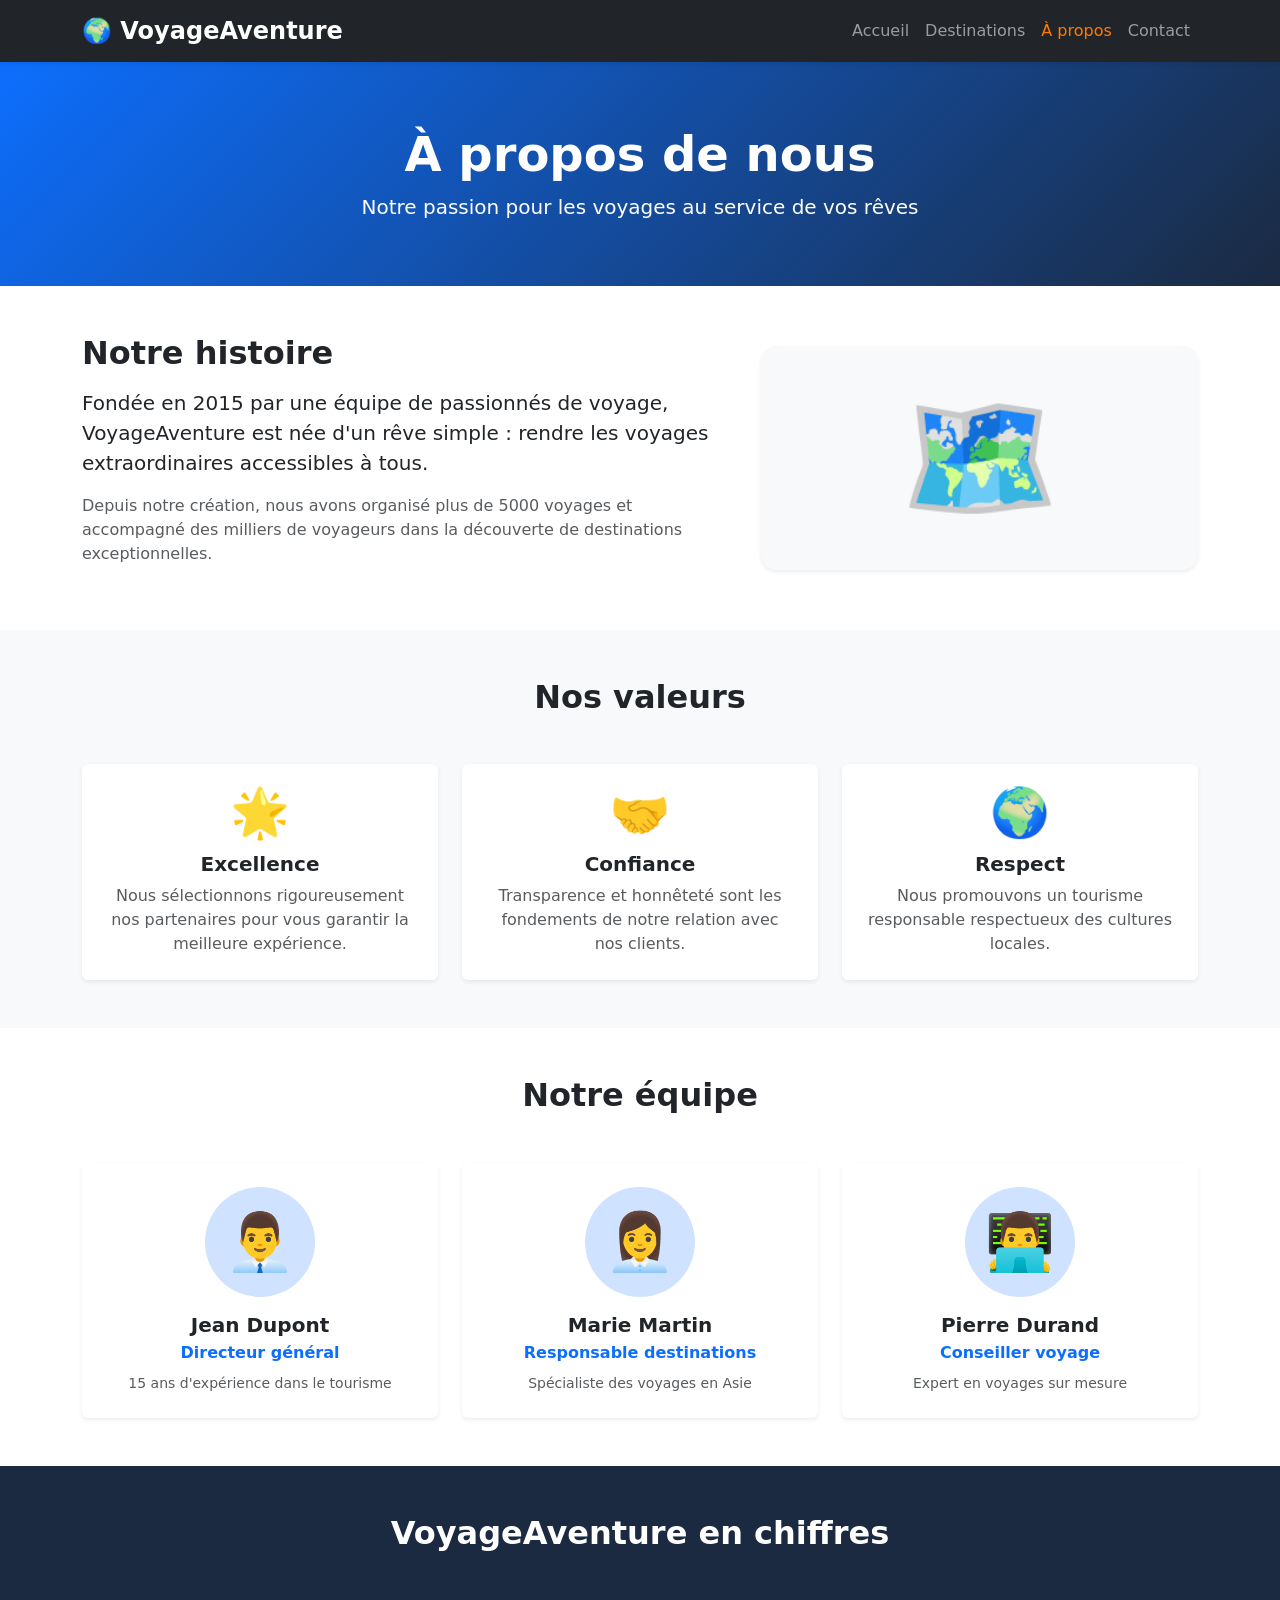
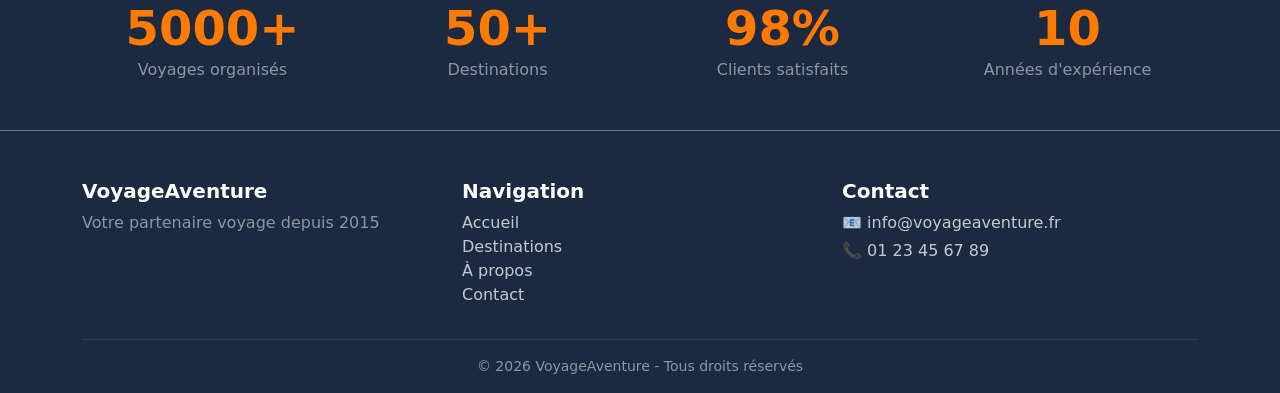
==== apropos.html @ 92e93b5d "Migration du site VoyageAventure vers Bootstrap 5 - Intégration de Bootstrap 5.3 via CDN sur les 4 p" ====
<!DOCTYPE html>
<html lang="fr">
<head>
    <meta charset="UTF-8">
    <meta name="viewport" content="width=device-width, initial-scale=1.0">
    <title>VoyageAventure - À propos</title>
    <!-- Bootstrap 5 CSS (CDN) -->
    <link href="https://cdn.jsdelivr.net/npm/bootstrap@5.3.3/dist/css/bootstrap.min.css" rel="stylesheet"
        integrity="sha384-QWTKZyjpPEjISv5WaRU9OFeRpok6YctnYmDr5pNlyT2bRjXh0JMhjY6hW+ALEwIH" crossorigin="anonymous">
    <link rel="stylesheet" href="css/styles.css">
</head>
<body>
    <!-- Navigation -->
    <header class="site-header sticky-top">
        <nav class="navbar navbar-expand-lg navbar-dark bg-dark shadow-sm">
            <div class="container">
                <a class="navbar-brand fw-bold" href="index.html">🌍 VoyageAventure</a>
                <button class="navbar-toggler" type="button" data-bs-toggle="collapse" data-bs-target="#mainNav"
                    aria-controls="mainNav" aria-expanded="false" aria-label="Ouvrir le menu">
                    <span class="navbar-toggler-icon"></span>
                </button>
                <div class="collapse navbar-collapse" id="mainNav">
                    <ul class="navbar-nav ms-auto">
                        <li class="nav-item"><a href="index.html" class="nav-link">Accueil</a></li>
                        <li class="nav-item"><a href="destinations.html" class="nav-link">Destinations</a></li>
                        <li class="nav-item"><a href="apropos.html" class="nav-link active" aria-current="page">À propos</a></li>
                        <li class="nav-item"><a href="contact.html" class="nav-link">Contact</a></li>
                    </ul>
                </div>
            </div>
        </nav>
    </header>

    <main>
        <!-- En-tête de page -->
        <section class="page-header text-white text-center py-5">
            <div class="container py-3">
                <h1 class="display-5 fw-bold">À propos de nous</h1>
                <p class="lead mb-0">Notre passion pour les voyages au service de vos rêves</p>
            </div>
        </section>

        <!-- Notre histoire -->
        <section class="about-story py-5">
            <div class="container">
                <div class="row align-items-center g-5">
                    <div class="col-12 col-md-7">
                        <h2 class="fw-bold mb-3">Notre histoire</h2>
                        <p class="lead">Fondée en 2015 par une équipe de passionnés de voyage, VoyageAventure est née d'un rêve simple : rendre les voyages extraordinaires accessibles à tous.</p>
                        <p class="text-muted">Depuis notre création, nous avons organisé plus de 5000 voyages et accompagné des milliers de voyageurs dans la découverte de destinations exceptionnelles.</p>
                    </div>
                    <div class="col-12 col-md-5 text-center">
                        <div class="bg-light rounded-4 shadow-sm p-5">
                            <span class="d-block" style="font-size: 8rem; line-height: 1;">🗺️</span>
                        </div>
                    </div>
                </div>
            </div>
        </section>

        <!-- Nos valeurs -->
        <section class="values py-5 bg-light">
            <div class="container">
                <h2 class="text-center fw-bold mb-5">Nos valeurs</h2>
                <div class="row g-4">
                    <div class="col-12 col-md-4">
                        <div class="card h-100 text-center border-0 shadow-sm card-hover">
                            <div class="card-body p-4">
                                <div class="icon-lg mb-3">🌟</div>
                                <h3 class="card-title h5 fw-bold">Excellence</h3>
                                <p class="card-text text-muted">Nous sélectionnons rigoureusement nos partenaires pour vous garantir la meilleure expérience.</p>
                            </div>
                        </div>
                    </div>
                    <div class="col-12 col-md-4">
                        <div class="card h-100 text-center border-0 shadow-sm card-hover">
                            <div class="card-body p-4">
                                <div class="icon-lg mb-3">🤝</div>
                                <h3 class="card-title h5 fw-bold">Confiance</h3>
                                <p class="card-text text-muted">Transparence et honnêteté sont les fondements de notre relation avec nos clients.</p>
                            </div>
                        </div>
                    </div>
                    <div class="col-12 col-md-4">
                        <div class="card h-100 text-center border-0 shadow-sm card-hover">
                            <div class="card-body p-4">
                                <div class="icon-lg mb-3">🌍</div>
                                <h3 class="card-title h5 fw-bold">Respect</h3>
                                <p class="card-text text-muted">Nous promouvons un tourisme responsable respectueux des cultures locales.</p>
                            </div>
                        </div>
                    </div>
                </div>
            </div>
        </section>

        <!-- Notre équipe -->
        <section class="team py-5">
            <div class="container">
                <h2 class="text-center fw-bold mb-5">Notre équipe</h2>
                <div class="row g-4 justify-content-center">
                    <div class="col-12 col-sm-6 col-lg-4">
                        <div class="card h-100 text-center border-0 shadow-sm card-hover">
                            <div class="card-body p-4">
                                <div class="rounded-circle bg-primary-subtle d-inline-flex align-items-center justify-content-center mb-3" style="width: 110px; height: 110px;">
                                    <span class="icon-xl" style="font-size: 3.5rem;">👨‍💼</span>
                                </div>
                                <h3 class="card-title h5 fw-bold mb-1">Jean Dupont</h3>
                                <p class="text-primary fw-semibold mb-2">Directeur général</p>
                                <p class="card-text text-muted small">15 ans d'expérience dans le tourisme</p>
                            </div>
                        </div>
                    </div>
                    <div class="col-12 col-sm-6 col-lg-4">
                        <div class="card h-100 text-center border-0 shadow-sm card-hover">
                            <div class="card-body p-4">
                                <div class="rounded-circle bg-primary-subtle d-inline-flex align-items-center justify-content-center mb-3" style="width: 110px; height: 110px;">
                                    <span class="icon-xl" style="font-size: 3.5rem;">👩‍💼</span>
                                </div>
                                <h3 class="card-title h5 fw-bold mb-1">Marie Martin</h3>
                                <p class="text-primary fw-semibold mb-2">Responsable destinations</p>
                                <p class="card-text text-muted small">Spécialiste des voyages en Asie</p>
                            </div>
                        </div>
                    </div>
                    <div class="col-12 col-sm-6 col-lg-4">
                        <div class="card h-100 text-center border-0 shadow-sm card-hover">
                            <div class="card-body p-4">
                                <div class="rounded-circle bg-primary-subtle d-inline-flex align-items-center justify-content-center mb-3" style="width: 110px; height: 110px;">
                                    <span class="icon-xl" style="font-size: 3.5rem;">👨‍💻</span>
                                </div>
                                <h3 class="card-title h5 fw-bold mb-1">Pierre Durand</h3>
                                <p class="text-primary fw-semibold mb-2">Conseiller voyage</p>
                                <p class="card-text text-muted small">Expert en voyages sur mesure</p>
                            </div>
                        </div>
                    </div>
                </div>
            </div>
        </section>

        <!-- Chiffres clés -->
        <section class="stats py-5 text-white">
            <div class="container">
                <h2 class="text-center fw-bold mb-5">VoyageAventure en chiffres</h2>
                <div class="row g-4 text-center">
                    <div class="col-6 col-md-3">
                        <div class="stat-number display-5 fw-bold">5000+</div>
                        <div class="text-white-50">Voyages organisés</div>
                    </div>
                    <div class="col-6 col-md-3">
                        <div class="stat-number display-5 fw-bold">50+</div>
                        <div class="text-white-50">Destinations</div>
                    </div>
                    <div class="col-6 col-md-3">
                        <div class="stat-number display-5 fw-bold">98%</div>
                        <div class="text-white-50">Clients satisfaits</div>
                    </div>
                    <div class="col-6 col-md-3">
                        <div class="stat-number display-5 fw-bold">10</div>
                        <div class="text-white-50">Années d'expérience</div>
                    </div>
                </div>
            </div>
        </section>
    </main>

    <!-- Footer -->
    <footer class="site-footer text-white pt-5 pb-3 border-top border-secondary">
        <div class="container">
            <div class="row g-4">
                <div class="col-12 col-md-4">
                    <h3 class="h5 fw-bold">VoyageAventure</h3>
                    <p class="text-white-50">Votre partenaire voyage depuis 2015</p>
                </div>
                <div class="col-6 col-md-4">
                    <h3 class="h5 fw-bold">Navigation</h3>
                    <ul class="list-unstyled">
                        <li><a href="index.html">Accueil</a></li>
                        <li><a href="destinations.html">Destinations</a></li>
                        <li><a href="apropos.html">À propos</a></li>
                        <li><a href="contact.html">Contact</a></li>
                    </ul>
                </div>
                <div class="col-6 col-md-4">
                    <h3 class="h5 fw-bold">Contact</h3>
                    <p class="mb-1"><a href="mailto:info@voyageaventure.fr">📧 info@voyageaventure.fr</a></p>
                    <p><a href="tel:+33123456789">📞 01 23 45 67 89</a></p>
                </div>
            </div>
            <hr class="border-secondary">
            <p class="text-center text-white-50 small mb-0">&copy; <span class="current-year"></span> VoyageAventure - Tous droits réservés</p>
        </div>
    </footer>

    <!-- Bootstrap 5 JS (CDN) -->
    <script src="https://cdn.jsdelivr.net/npm/bootstrap@5.3.3/dist/js/bootstrap.bundle.min.js"
        integrity="sha384-YvpcrYf0tY3lHB60NNkmXc5s9fDVZLESaAA55NDzOxhy9GkcIdslK1eN7N6jIeHz" crossorigin="anonymous"></script>
    <script src="js/main.js"></script>
</body>
</html>
---- css/styles.css ----
/* =========================================================
   VoyageAventure - Styles personnalisés (complément Bootstrap)
   Bootstrap gère la grille, la navbar, les cartes et les formulaires.
   Ce fichier ne contient que l'identité visuelle de l'agence.
   ========================================================= */

:root {
    --va-primary: #0d6efd;
    --va-accent: #ff7a00;
    --va-dark: #1b2a41;
}

body {
    display: flex;
    flex-direction: column;
    min-height: 100vh;
}

main {
    flex: 1;
}

/* ---------- Navbar ---------- */
.navbar-brand {
    font-size: 1.5rem;
}

.navbar .nav-link.active {
    color: var(--va-accent) !important;
}

/* ---------- Hero (accueil) ---------- */
.hero {
    background: linear-gradient(135deg, rgba(13, 110, 253, 0.9), rgba(27, 42, 65, 0.9)),
        url("https://images.unsplash.com/photo-1507525428034-b723cf961d3e?w=1600") center / cover no-repeat;
    min-height: 70vh;
}

/* ---------- En-tête des pages internes ---------- */
.page-header {
    background: linear-gradient(135deg, var(--va-primary), var(--va-dark));
}

/* ---------- Icônes emoji ---------- */
.icon-lg {
    font-size: 3rem;
    line-height: 1;
}

.icon-xl {
    font-size: 5rem;
    line-height: 1;
}

.icon-circle {
    width: 3.5rem;
    height: 3.5rem;
    font-size: 1.5rem;
    flex-shrink: 0;
}

/* ---------- Cartes ---------- */
.card-hover {
    transition: transform 0.2s ease, box-shadow 0.2s ease;
}

.card-hover:hover {
    transform: translateY(-6px);
    box-shadow: 0 1rem 2rem rgba(0, 0, 0, 0.15) !important;
}

.destination-image {
    font-size: 4.5rem;
    height: 160px;
    background: linear-gradient(135deg, #e3f2fd, #fff3e0);
}

/* ---------- Bouton accent ---------- */
.btn-accent {
    --bs-btn-color: #fff;
    --bs-btn-bg: var(--va-accent);
    --bs-btn-border-color: var(--va-accent);
    --bs-btn-hover-color: #fff;
    --bs-btn-hover-bg: #e56d00;
    --bs-btn-hover-border-color: #e56d00;
    --bs-btn-active-bg: #cc6100;
    --bs-btn-active-border-color: #cc6100;
}

/* ---------- Statistiques ---------- */
.stats {
    background-color: var(--va-dark);
}

.stat-number {
    color: var(--va-accent);
}

/* ---------- Footer ---------- */
.site-footer {
    background-color: var(--va-dark);
}

.site-footer a {
    color: rgba(255, 255, 255, 0.75);
    text-decoration: none;
}

.site-footer a:hover {
    color: #fff;
}
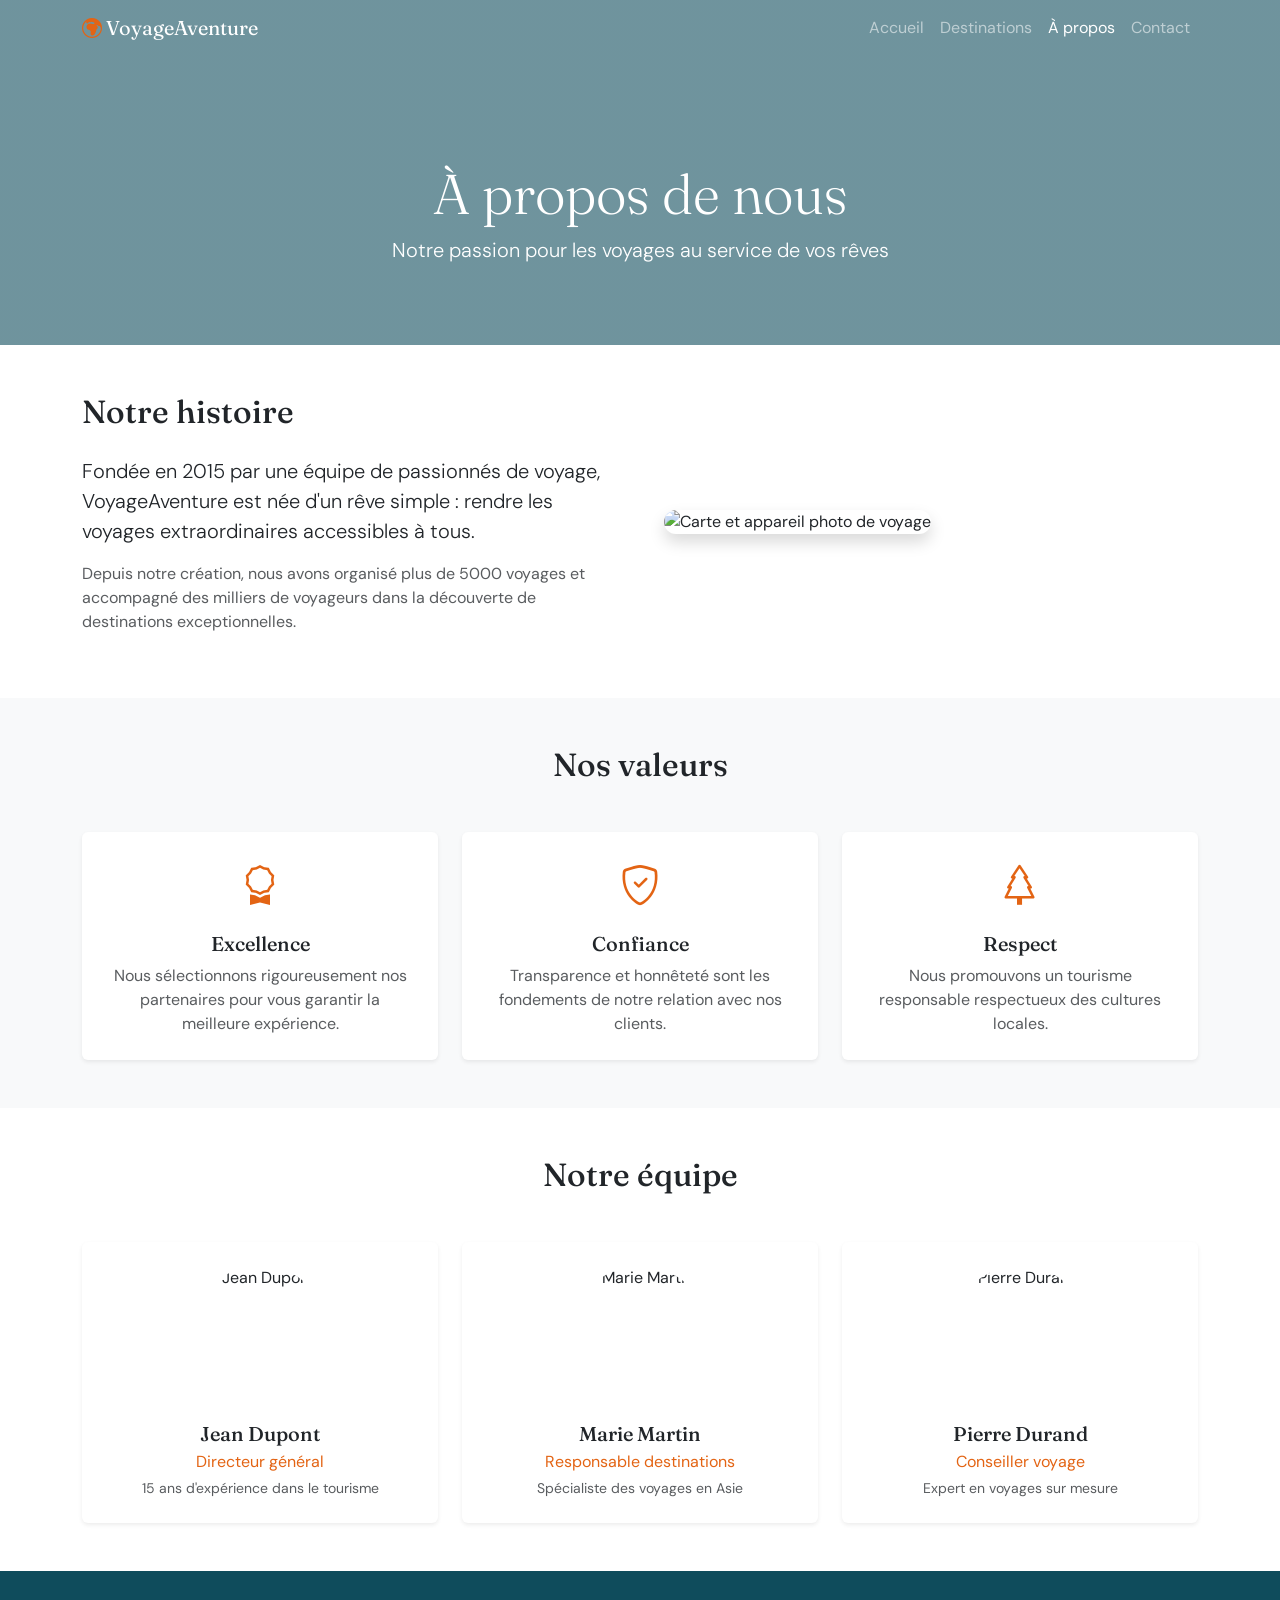
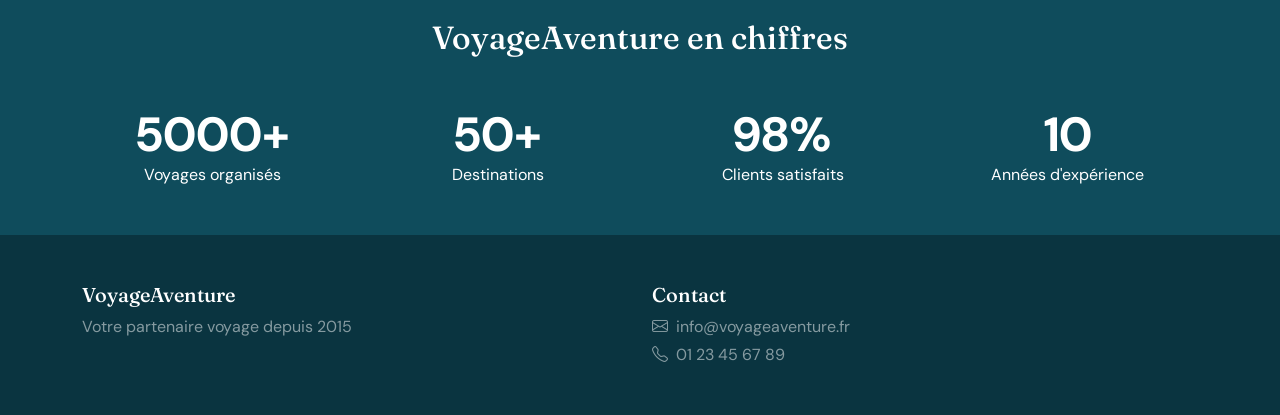
==== commit 54e932dc: "Refonte du design : vraies photos, icônes Bootstrap et effets - Photos Unsplash à la place des emoji" ====
--- a/apropos.html
+++ b/apropos.html
@@ -4,198 +4,143 @@
     <meta charset="UTF-8">
     <meta name="viewport" content="width=device-width, initial-scale=1.0">
     <title>VoyageAventure - À propos</title>
-    <!-- Bootstrap 5 CSS (CDN) -->
-    <link href="https://cdn.jsdelivr.net/npm/bootstrap@5.3.3/dist/css/bootstrap.min.css" rel="stylesheet"
-        integrity="sha384-QWTKZyjpPEjISv5WaRU9OFeRpok6YctnYmDr5pNlyT2bRjXh0JMhjY6hW+ALEwIH" crossorigin="anonymous">
+    <link href="https://fonts.googleapis.com/css2?family=DM+Sans:wght@400;700&family=Fraunces:wght@600&display=swap" rel="stylesheet">
+    <link href="https://cdn.jsdelivr.net/npm/bootstrap@5.3.3/dist/css/bootstrap.min.css" rel="stylesheet">
+    <link href="https://cdn.jsdelivr.net/npm/bootstrap-icons@1.11.3/font/bootstrap-icons.min.css" rel="stylesheet">
     <link rel="stylesheet" href="css/styles.css">
 </head>
 <body>
-    <!-- Navigation -->
-    <header class="site-header sticky-top">
-        <nav class="navbar navbar-expand-lg navbar-dark bg-dark shadow-sm">
-            <div class="container">
-                <a class="navbar-brand fw-bold" href="index.html">🌍 VoyageAventure</a>
-                <button class="navbar-toggler" type="button" data-bs-toggle="collapse" data-bs-target="#mainNav"
-                    aria-controls="mainNav" aria-expanded="false" aria-label="Ouvrir le menu">
-                    <span class="navbar-toggler-icon"></span>
-                </button>
-                <div class="collapse navbar-collapse" id="mainNav">
-                    <ul class="navbar-nav ms-auto">
-                        <li class="nav-item"><a href="index.html" class="nav-link">Accueil</a></li>
-                        <li class="nav-item"><a href="destinations.html" class="nav-link">Destinations</a></li>
-                        <li class="nav-item"><a href="apropos.html" class="nav-link active" aria-current="page">À propos</a></li>
-                        <li class="nav-item"><a href="contact.html" class="nav-link">Contact</a></li>
-                    </ul>
+    <nav class="navbar navbar-expand-lg navbar-dark fixed-top site-nav">
+        <div class="container">
+            <a class="navbar-brand" href="index.html"><i class="bi bi-globe-europe-africa text-accent"></i> VoyageAventure</a>
+            <button class="navbar-toggler border-0" type="button" data-bs-toggle="collapse" data-bs-target="#mainNav" aria-label="Menu">
+                <span class="navbar-toggler-icon"></span>
+            </button>
+            <div class="collapse navbar-collapse" id="mainNav">
+                <ul class="navbar-nav ms-auto">
+                    <li class="nav-item"><a href="index.html" class="nav-link">Accueil</a></li>
+                    <li class="nav-item"><a href="destinations.html" class="nav-link">Destinations</a></li>
+                    <li class="nav-item"><a href="apropos.html" class="nav-link active">À propos</a></li>
+                    <li class="nav-item"><a href="contact.html" class="nav-link">Contact</a></li>
+                </ul>
+            </div>
+        </div>
+    </nav>
+
+    <section class="page-header text-center" style="--img: url('https://images.unsplash.com/photo-1530789253388-582c481c54b0?w=1920')">
+        <h1 class="display-4">À propos de nous</h1>
+        <p class="lead mb-0">Notre passion pour les voyages au service de vos rêves</p>
+    </section>
+
+    <!-- Histoire -->
+    <section class="py-5">
+        <div class="container">
+            <div class="row align-items-center g-5">
+                <div class="col-md-6 reveal">
+                    <h2 class="mb-4">Notre histoire</h2>
+                    <p class="lead">Fondée en 2015 par une équipe de passionnés de voyage, VoyageAventure est née d'un rêve simple : rendre les voyages extraordinaires accessibles à tous.</p>
+                    <p class="text-muted">Depuis notre création, nous avons organisé plus de 5000 voyages et accompagné des milliers de voyageurs dans la découverte de destinations exceptionnelles.</p>
+                </div>
+                <div class="col-md-6 reveal">
+                    <img src="https://images.unsplash.com/photo-1488646953014-85cb44e25828?w=900" class="img-fluid rounded-4 shadow" alt="Carte et appareil photo de voyage">
                 </div>
             </div>
-        </nav>
-    </header>
+        </div>
+    </section>
 
-    <main>
-        <!-- En-tête de page -->
-        <section class="page-header text-white text-center py-5">
-            <div class="container py-3">
-                <h1 class="display-5 fw-bold">À propos de nous</h1>
-                <p class="lead mb-0">Notre passion pour les voyages au service de vos rêves</p>
-            </div>
-        </section>
-
-        <!-- Notre histoire -->
-        <section class="about-story py-5">
-            <div class="container">
-                <div class="row align-items-center g-5">
-                    <div class="col-12 col-md-7">
-                        <h2 class="fw-bold mb-3">Notre histoire</h2>
-                        <p class="lead">Fondée en 2015 par une équipe de passionnés de voyage, VoyageAventure est née d'un rêve simple : rendre les voyages extraordinaires accessibles à tous.</p>
-                        <p class="text-muted">Depuis notre création, nous avons organisé plus de 5000 voyages et accompagné des milliers de voyageurs dans la découverte de destinations exceptionnelles.</p>
+    <!-- Valeurs -->
+    <section class="py-5 bg-light">
+        <div class="container">
+            <h2 class="text-center mb-5">Nos valeurs</h2>
+            <div class="row g-4 text-center">
+                <div class="col-md-4 reveal">
+                    <div class="card card-lift h-100 border-0 shadow-sm p-4">
+                        <i class="bi bi-award fs-1 text-accent"></i>
+                        <h3 class="h5 mt-3">Excellence</h3>
+                        <p class="text-muted mb-0">Nous sélectionnons rigoureusement nos partenaires pour vous garantir la meilleure expérience.</p>
                     </div>
-                    <div class="col-12 col-md-5 text-center">
-                        <div class="bg-light rounded-4 shadow-sm p-5">
-                            <span class="d-block" style="font-size: 8rem; line-height: 1;">🗺️</span>
-                        </div>
+                </div>
+                <div class="col-md-4 reveal">
+                    <div class="card card-lift h-100 border-0 shadow-sm p-4">
+                        <i class="bi bi-shield-check fs-1 text-accent"></i>
+                        <h3 class="h5 mt-3">Confiance</h3>
+                        <p class="text-muted mb-0">Transparence et honnêteté sont les fondements de notre relation avec nos clients.</p>
+                    </div>
+                </div>
+                <div class="col-md-4 reveal">
+                    <div class="card card-lift h-100 border-0 shadow-sm p-4">
+                        <i class="bi bi-tree fs-1 text-accent"></i>
+                        <h3 class="h5 mt-3">Respect</h3>
+                        <p class="text-muted mb-0">Nous promouvons un tourisme responsable respectueux des cultures locales.</p>
                     </div>
                 </div>
             </div>
-        </section>
+        </div>
+    </section>
 
-        <!-- Nos valeurs -->
-        <section class="values py-5 bg-light">
-            <div class="container">
-                <h2 class="text-center fw-bold mb-5">Nos valeurs</h2>
-                <div class="row g-4">
-                    <div class="col-12 col-md-4">
-                        <div class="card h-100 text-center border-0 shadow-sm card-hover">
-                            <div class="card-body p-4">
-                                <div class="icon-lg mb-3">🌟</div>
-                                <h3 class="card-title h5 fw-bold">Excellence</h3>
-                                <p class="card-text text-muted">Nous sélectionnons rigoureusement nos partenaires pour vous garantir la meilleure expérience.</p>
-                            </div>
-                        </div>
+    <!-- Équipe -->
+    <section class="py-5">
+        <div class="container">
+            <h2 class="text-center mb-5">Notre équipe</h2>
+            <div class="row g-4 text-center">
+                <div class="col-md-4 reveal">
+                    <div class="card card-lift h-100 border-0 shadow-sm p-4">
+                        <img src="https://images.unsplash.com/photo-1472099645785-5658abf4ff4e?w=300&h=300&fit=crop" class="team-photo rounded-circle mx-auto mb-3" alt="Jean Dupont">
+                        <h3 class="h5 mb-1">Jean Dupont</h3>
+                        <p class="text-accent mb-1">Directeur général</p>
+                        <p class="text-muted small mb-0">15 ans d'expérience dans le tourisme</p>
                     </div>
-                    <div class="col-12 col-md-4">
-                        <div class="card h-100 text-center border-0 shadow-sm card-hover">
-                            <div class="card-body p-4">
-                                <div class="icon-lg mb-3">🤝</div>
-                                <h3 class="card-title h5 fw-bold">Confiance</h3>
-                                <p class="card-text text-muted">Transparence et honnêteté sont les fondements de notre relation avec nos clients.</p>
-                            </div>
-                        </div>
+                </div>
+                <div class="col-md-4 reveal">
+                    <div class="card card-lift h-100 border-0 shadow-sm p-4">
+                        <img src="https://images.unsplash.com/photo-1494790108377-be9c29b29330?w=300&h=300&fit=crop" class="team-photo rounded-circle mx-auto mb-3" alt="Marie Martin">
+                        <h3 class="h5 mb-1">Marie Martin</h3>
+                        <p class="text-accent mb-1">Responsable destinations</p>
+                        <p class="text-muted small mb-0">Spécialiste des voyages en Asie</p>
                     </div>
-                    <div class="col-12 col-md-4">
-                        <div class="card h-100 text-center border-0 shadow-sm card-hover">
-                            <div class="card-body p-4">
-                                <div class="icon-lg mb-3">🌍</div>
-                                <h3 class="card-title h5 fw-bold">Respect</h3>
-                                <p class="card-text text-muted">Nous promouvons un tourisme responsable respectueux des cultures locales.</p>
-                            </div>
-                        </div>
+                </div>
+                <div class="col-md-4 reveal">
+                    <div class="card card-lift h-100 border-0 shadow-sm p-4">
+                        <img src="https://images.unsplash.com/photo-1500648767791-00dcc994a43e?w=300&h=300&fit=crop" class="team-photo rounded-circle mx-auto mb-3" alt="Pierre Durand">
+                        <h3 class="h5 mb-1">Pierre Durand</h3>
+                        <p class="text-accent mb-1">Conseiller voyage</p>
+                        <p class="text-muted small mb-0">Expert en voyages sur mesure</p>
                     </div>
                 </div>
             </div>
-        </section>
+        </div>
+    </section>
 
-        <!-- Notre équipe -->
-        <section class="team py-5">
-            <div class="container">
-                <h2 class="text-center fw-bold mb-5">Notre équipe</h2>
-                <div class="row g-4 justify-content-center">
-                    <div class="col-12 col-sm-6 col-lg-4">
-                        <div class="card h-100 text-center border-0 shadow-sm card-hover">
-                            <div class="card-body p-4">
-                                <div class="rounded-circle bg-primary-subtle d-inline-flex align-items-center justify-content-center mb-3" style="width: 110px; height: 110px;">
-                                    <span class="icon-xl" style="font-size: 3.5rem;">👨‍💼</span>
-                                </div>
-                                <h3 class="card-title h5 fw-bold mb-1">Jean Dupont</h3>
-                                <p class="text-primary fw-semibold mb-2">Directeur général</p>
-                                <p class="card-text text-muted small">15 ans d'expérience dans le tourisme</p>
-                            </div>
-                        </div>
-                    </div>
-                    <div class="col-12 col-sm-6 col-lg-4">
-                        <div class="card h-100 text-center border-0 shadow-sm card-hover">
-                            <div class="card-body p-4">
-                                <div class="rounded-circle bg-primary-subtle d-inline-flex align-items-center justify-content-center mb-3" style="width: 110px; height: 110px;">
-                                    <span class="icon-xl" style="font-size: 3.5rem;">👩‍💼</span>
-                                </div>
-                                <h3 class="card-title h5 fw-bold mb-1">Marie Martin</h3>
-                                <p class="text-primary fw-semibold mb-2">Responsable destinations</p>
-                                <p class="card-text text-muted small">Spécialiste des voyages en Asie</p>
-                            </div>
-                        </div>
-                    </div>
-                    <div class="col-12 col-sm-6 col-lg-4">
-                        <div class="card h-100 text-center border-0 shadow-sm card-hover">
-                            <div class="card-body p-4">
-                                <div class="rounded-circle bg-primary-subtle d-inline-flex align-items-center justify-content-center mb-3" style="width: 110px; height: 110px;">
-                                    <span class="icon-xl" style="font-size: 3.5rem;">👨‍💻</span>
-                                </div>
-                                <h3 class="card-title h5 fw-bold mb-1">Pierre Durand</h3>
-                                <p class="text-primary fw-semibold mb-2">Conseiller voyage</p>
-                                <p class="card-text text-muted small">Expert en voyages sur mesure</p>
-                            </div>
-                        </div>
-                    </div>
+    <!-- Chiffres -->
+    <section class="stats text-white text-center py-5">
+        <div class="container">
+            <h2 class="mb-5">VoyageAventure en chiffres</h2>
+            <div class="row g-4">
+                <div class="col-6 col-md-3"><div class="display-5 fw-bold">5000+</div>Voyages organisés</div>
+                <div class="col-6 col-md-3"><div class="display-5 fw-bold">50+</div>Destinations</div>
+                <div class="col-6 col-md-3"><div class="display-5 fw-bold">98%</div>Clients satisfaits</div>
+                <div class="col-6 col-md-3"><div class="display-5 fw-bold">10</div>Années d'expérience</div>
+            </div>
+        </div>
+    </section>
+
+    <footer class="site-footer text-white py-5">
+        <div class="container">
+            <div class="row g-4">
+                <div class="col-md-6">
+                    <h3 class="h5">VoyageAventure</h3>
+                    <p class="text-white-50 mb-0">Votre partenaire voyage depuis 2015</p>
+                </div>
+                <div class="col-md-6">
+                    <h3 class="h5">Contact</h3>
+                    <p class="text-white-50 mb-1"><i class="bi bi-envelope me-2"></i>info@voyageaventure.fr</p>
+                    <p class="text-white-50 mb-0"><i class="bi bi-telephone me-2"></i>01 23 45 67 89</p>
                 </div>
             </div>
-        </section>
-
-        <!-- Chiffres clés -->
-        <section class="stats py-5 text-white">
-            <div class="container">
-                <h2 class="text-center fw-bold mb-5">VoyageAventure en chiffres</h2>
-                <div class="row g-4 text-center">
-                    <div class="col-6 col-md-3">
-                        <div class="stat-number display-5 fw-bold">5000+</div>
-                        <div class="text-white-50">Voyages organisés</div>
-                    </div>
-                    <div class="col-6 col-md-3">
-                        <div class="stat-number display-5 fw-bold">50+</div>
-                        <div class="text-white-50">Destinations</div>
-                    </div>
-                    <div class="col-6 col-md-3">
-                        <div class="stat-number display-5 fw-bold">98%</div>
-                        <div class="text-white-50">Clients satisfaits</div>
-                    </div>
-                    <div class="col-6 col-md-3">
-                        <div class="stat-number display-5 fw-bold">10</div>
-                        <div class="text-white-50">Années d'expérience</div>
-                    </div>
-                </div>
-            </div>
-        </section>
-    </main>
-
-    <!-- Footer -->
-    <footer class="site-footer text-white pt-5 pb-3 border-top border-secondary">
-        <div class="container">
-            <div class="row g-4">
-                <div class="col-12 col-md-4">
-                    <h3 class="h5 fw-bold">VoyageAventure</h3>
-                    <p class="text-white-50">Votre partenaire voyage depuis 2015</p>
-                </div>
-                <div class="col-6 col-md-4">
-                    <h3 class="h5 fw-bold">Navigation</h3>
-                    <ul class="list-unstyled">
-                        <li><a href="index.html">Accueil</a></li>
-                        <li><a href="destinations.html">Destinations</a></li>
-                        <li><a href="apropos.html">À propos</a></li>
-                        <li><a href="contact.html">Contact</a></li>
-                    </ul>
-                </div>
-                <div class="col-6 col-md-4">
-                    <h3 class="h5 fw-bold">Contact</h3>
-                    <p class="mb-1"><a href="mailto:info@voyageaventure.fr">📧 info@voyageaventure.fr</a></p>
-                    <p><a href="tel:+33123456789">📞 01 23 45 67 89</a></p>
-                </div>
-            </div>
-            <hr class="border-secondary">
-            <p class="text-center text-white-50 small mb-0">&copy; <span class="current-year"></span> VoyageAventure - Tous droits réservés</p>
         </div>
     </footer>
 
-    <!-- Bootstrap 5 JS (CDN) -->
-    <script src="https://cdn.jsdelivr.net/npm/bootstrap@5.3.3/dist/js/bootstrap.bundle.min.js"
-        integrity="sha384-YvpcrYf0tY3lHB60NNkmXc5s9fDVZLESaAA55NDzOxhy9GkcIdslK1eN7N6jIeHz" crossorigin="anonymous"></script>
+    <script src="https://cdn.jsdelivr.net/npm/bootstrap@5.3.3/dist/js/bootstrap.bundle.min.js"></script>
     <script src="js/main.js"></script>
 </body>
 </html>
--- a/css/styles.css
+++ b/css/styles.css
@@ -1,111 +1,104 @@
-/* =========================================================
-   VoyageAventure - Styles personnalisés (complément Bootstrap)
-   Bootstrap gère la grille, la navbar, les cartes et les formulaires.
-   Ce fichier ne contient que l'identité visuelle de l'agence.
-   ========================================================= */
+/* VoyageAventure - styles perso (en plus de Bootstrap) */
 
 :root {
-    --va-primary: #0d6efd;
-    --va-accent: #ff7a00;
-    --va-dark: #1b2a41;
+    --va-primary: #0f4c5c;
+    --va-accent: #e36414;
+    --bs-body-font-family: "DM Sans", sans-serif;
 }
 
-body {
-    display: flex;
-    flex-direction: column;
-    min-height: 100vh;
+h1, h2, h3, .navbar-brand {
+    font-family: "Fraunces", serif;
 }
 
-main {
-    flex: 1;
-}
+.text-accent { color: var(--va-accent); }
 
-/* ---------- Navbar ---------- */
-.navbar-brand {
-    font-size: 1.5rem;
-}
-
-.navbar .nav-link.active {
-    color: var(--va-accent) !important;
-}
-
-/* ---------- Hero (accueil) ---------- */
-.hero {
-    background: linear-gradient(135deg, rgba(13, 110, 253, 0.9), rgba(27, 42, 65, 0.9)),
-        url("https://images.unsplash.com/photo-1507525428034-b723cf961d3e?w=1600") center / cover no-repeat;
-    min-height: 70vh;
-}
-
-/* ---------- En-tête des pages internes ---------- */
-.page-header {
-    background: linear-gradient(135deg, var(--va-primary), var(--va-dark));
-}
-
-/* ---------- Icônes emoji ---------- */
-.icon-lg {
-    font-size: 3rem;
-    line-height: 1;
-}
-
-.icon-xl {
-    font-size: 5rem;
-    line-height: 1;
-}
-
-.icon-circle {
-    width: 3.5rem;
-    height: 3.5rem;
-    font-size: 1.5rem;
-    flex-shrink: 0;
-}
-
-/* ---------- Cartes ---------- */
-.card-hover {
-    transition: transform 0.2s ease, box-shadow 0.2s ease;
-}
-
-.card-hover:hover {
-    transform: translateY(-6px);
-    box-shadow: 0 1rem 2rem rgba(0, 0, 0, 0.15) !important;
-}
-
-.destination-image {
-    font-size: 4.5rem;
-    height: 160px;
-    background: linear-gradient(135deg, #e3f2fd, #fff3e0);
-}
-
-/* ---------- Bouton accent ---------- */
 .btn-accent {
     --bs-btn-color: #fff;
     --bs-btn-bg: var(--va-accent);
     --bs-btn-border-color: var(--va-accent);
     --bs-btn-hover-color: #fff;
-    --bs-btn-hover-bg: #e56d00;
-    --bs-btn-hover-border-color: #e56d00;
-    --bs-btn-active-bg: #cc6100;
-    --bs-btn-active-border-color: #cc6100;
+    --bs-btn-hover-bg: #c4540f;
+    --bs-btn-hover-border-color: #c4540f;
 }
 
-/* ---------- Statistiques ---------- */
-.stats {
-    background-color: var(--va-dark);
+/* Navbar transparente qui devient floue au scroll */
+.site-nav {
+    transition: background-color 0.4s;
 }
 
-.stat-number {
-    color: var(--va-accent);
+.site-nav.scrolled,
+.site-nav:has(.show) {
+    background-color: rgba(15, 76, 92, 0.75);
+    backdrop-filter: blur(12px);
 }
 
-/* ---------- Footer ---------- */
-.site-footer {
-    background-color: var(--va-dark);
+/* Bandeaux photo (accueil + pages) */
+.hero,
+.page-header {
+    color: #fff;
+    background: linear-gradient(rgba(15, 76, 92, 0.6), rgba(15, 76, 92, 0.6)), var(--img) center / cover;
 }
 
-.site-footer a {
-    color: rgba(255, 255, 255, 0.75);
-    text-decoration: none;
+.hero { min-height: 100vh; }
+.page-header { padding: 10rem 0 5rem; }
+
+/* Cartes */
+.card-lift {
+    transition: transform 0.3s, box-shadow 0.3s;
 }
 
-.site-footer a:hover {
+.card-lift:hover {
+    transform: translateY(-6px);
+    box-shadow: 0 1rem 2rem rgba(0, 0, 0, 0.12) !important;
+}
+
+.card-img-top {
+    height: 220px;
+    object-fit: cover;
+    transition: transform 0.6s;
+}
+
+.card-lift:hover .card-img-top {
+    transform: scale(1.06);
+}
+
+.badge-glass {
+    position: absolute;
+    top: 1rem;
+    left: 1rem;
     color: #fff;
+    background: rgba(255, 255, 255, 0.2);
+    backdrop-filter: blur(8px);
 }
+
+.avatar {
+    width: 50px;
+    height: 50px;
+    object-fit: cover;
+}
+
+.team-photo {
+    width: 140px;
+    height: 140px;
+    object-fit: cover;
+}
+
+.stats {
+    background-color: var(--va-primary);
+}
+
+.site-footer {
+    background-color: #0a3440;
+}
+
+/* Apparition au scroll */
+.reveal {
+    opacity: 0;
+    transform: translateY(25px);
+    transition: opacity 0.8s, transform 0.8s;
+}
+
+.reveal.visible {
+    opacity: 1;
+    transform: none;
+}
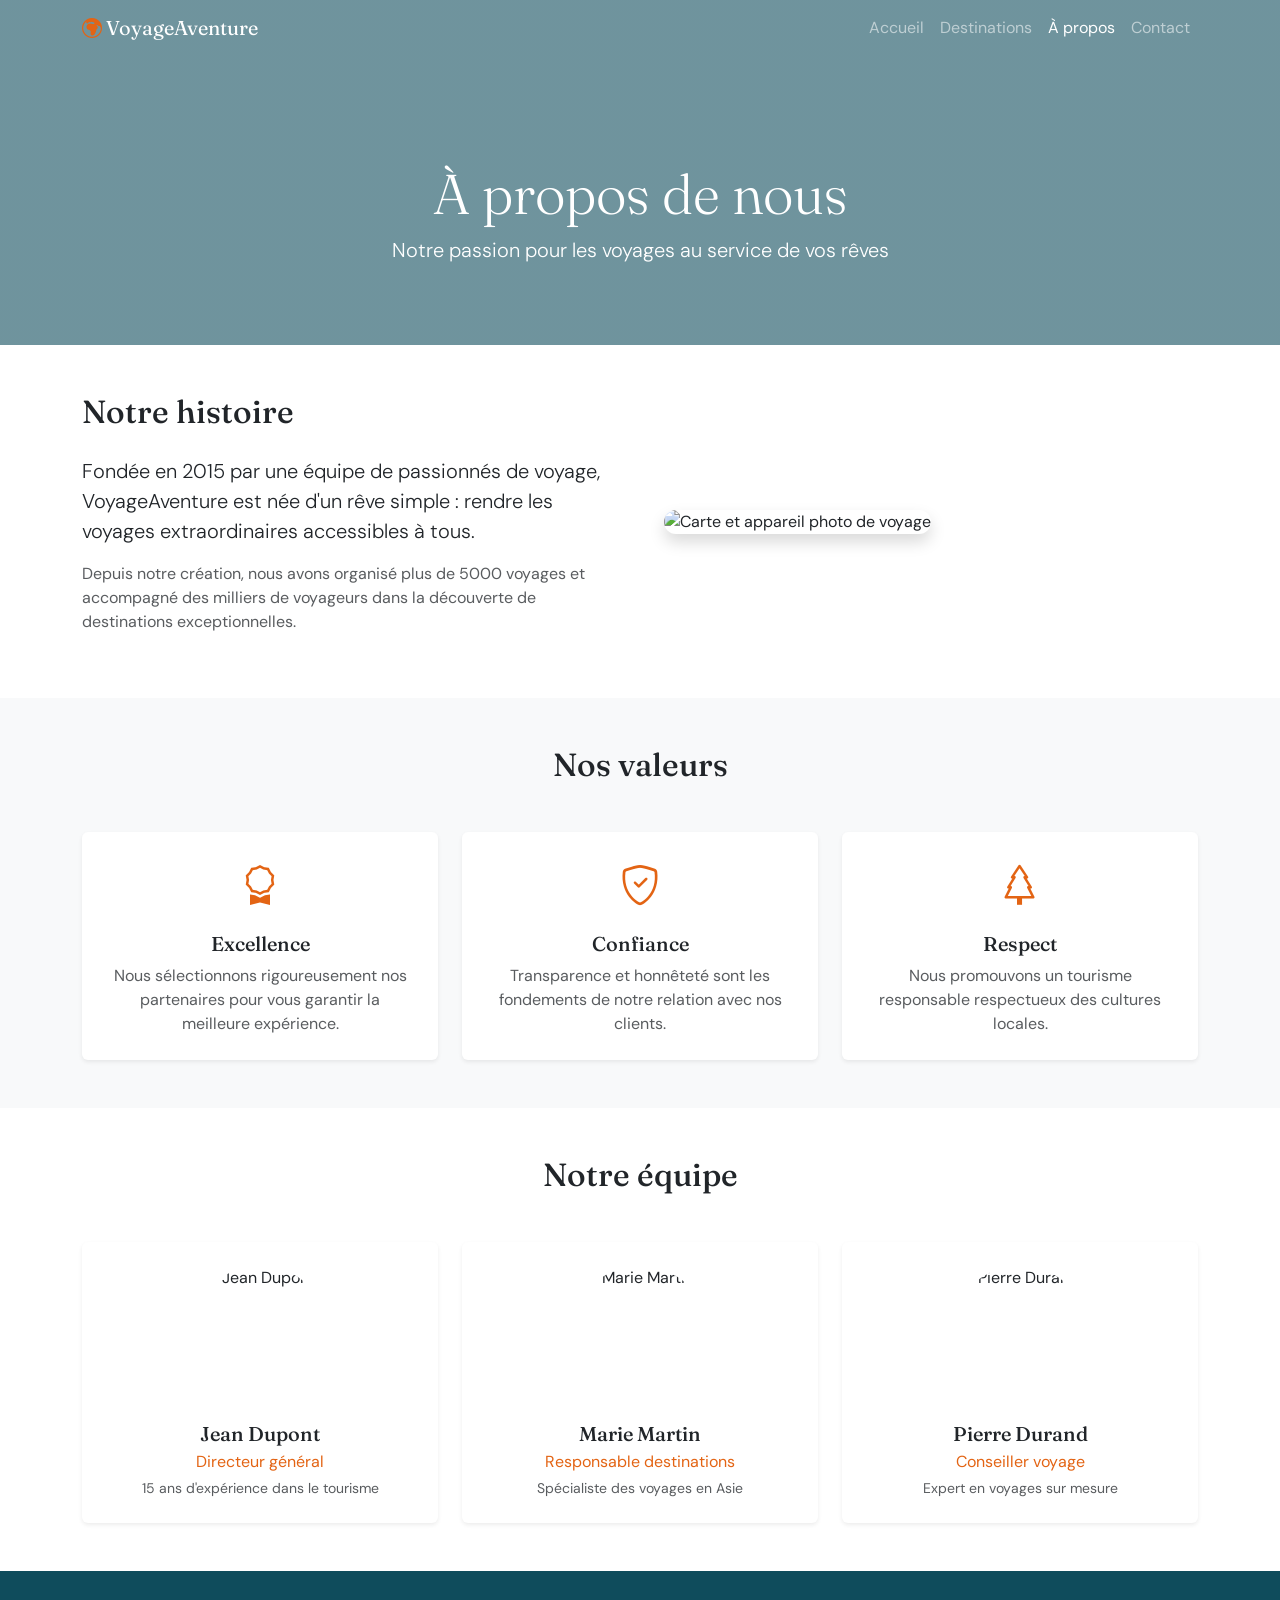
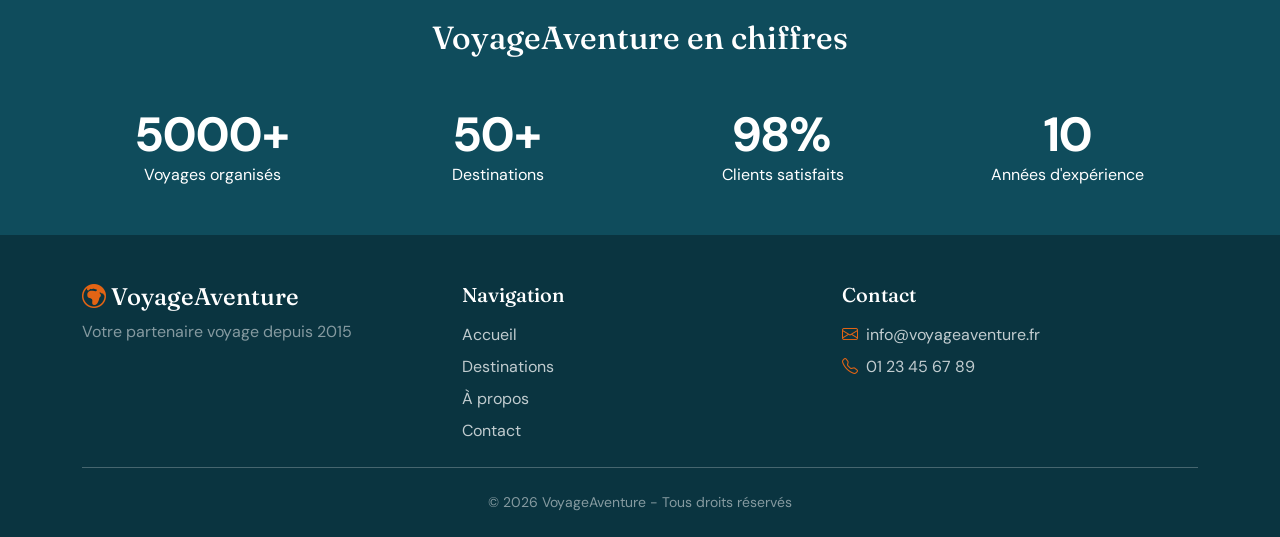
==== commit ff15bff9: "Retour du contenu retiré et corrections responsive - Accueil : carrousel de témoignages et section d" ====
--- a/apropos.html
+++ b/apropos.html
@@ -35,7 +35,7 @@
     <!-- Histoire -->
     <section class="py-5">
         <div class="container">
-            <div class="row align-items-center g-5">
+            <div class="row align-items-center g-4 g-lg-5">
                 <div class="col-md-6 reveal">
                     <h2 class="mb-4">Notre histoire</h2>
                     <p class="lead">Fondée en 2015 par une équipe de passionnés de voyage, VoyageAventure est née d'un rêve simple : rendre les voyages extraordinaires accessibles à tous.</p>
@@ -124,19 +124,30 @@
         </div>
     </section>
 
-    <footer class="site-footer text-white py-5">
+    <footer class="site-footer text-white pt-5 pb-4">
         <div class="container">
             <div class="row g-4">
-                <div class="col-md-6">
-                    <h3 class="h5">VoyageAventure</h3>
+                <div class="col-12 col-md-4">
+                    <a class="footer-brand h4 d-inline-block mb-2" href="index.html"><i class="bi bi-globe-europe-africa text-accent"></i> VoyageAventure</a>
                     <p class="text-white-50 mb-0">Votre partenaire voyage depuis 2015</p>
                 </div>
-                <div class="col-md-6">
-                    <h3 class="h5">Contact</h3>
-                    <p class="text-white-50 mb-1"><i class="bi bi-envelope me-2"></i>info@voyageaventure.fr</p>
-                    <p class="text-white-50 mb-0"><i class="bi bi-telephone me-2"></i>01 23 45 67 89</p>
+                <div class="col-12 col-sm-6 col-md-4">
+                    <h3 class="h5 mb-3">Navigation</h3>
+                    <ul class="list-unstyled mb-0">
+                        <li class="mb-2"><a href="index.html">Accueil</a></li>
+                        <li class="mb-2"><a href="destinations.html">Destinations</a></li>
+                        <li class="mb-2"><a href="apropos.html">À propos</a></li>
+                        <li><a href="contact.html">Contact</a></li>
+                    </ul>
+                </div>
+                <div class="col-12 col-sm-6 col-md-4">
+                    <h3 class="h5 mb-3">Contact</h3>
+                    <p class="mb-2"><a href="mailto:info@voyageaventure.fr"><i class="bi bi-envelope text-accent me-2"></i>info@voyageaventure.fr</a></p>
+                    <p class="mb-0"><a href="tel:+33123456789"><i class="bi bi-telephone text-accent me-2"></i>01 23 45 67 89</a></p>
                 </div>
             </div>
+            <hr class="border-light opacity-25 my-4">
+            <p class="text-center text-white-50 small mb-0">&copy; <span class="current-year"></span> VoyageAventure - Tous droits réservés</p>
         </div>
     </footer>
 
--- a/css/styles.css
+++ b/css/styles.css
@@ -27,7 +27,8 @@
 }
 
 .site-nav.scrolled,
-.site-nav:has(.show) {
+.site-nav:has(.show),
+.site-nav:has(.collapsing) {
     background-color: rgba(15, 76, 92, 0.75);
     backdrop-filter: blur(12px);
 }
@@ -39,8 +40,14 @@
     background: linear-gradient(rgba(15, 76, 92, 0.6), rgba(15, 76, 92, 0.6)), var(--img) center / cover;
 }
 
-.hero { min-height: 100vh; }
-.page-header { padding: 10rem 0 5rem; }
+.hero { min-height: 100vh; min-height: 100svh; }
+.page-header { padding: 10rem 1rem 5rem; }
+
+/* Appel à l'action */
+.cta {
+    color: #fff;
+    background: linear-gradient(rgba(10, 52, 64, 0.7), rgba(10, 52, 64, 0.7)), var(--img) center / cover;
+}
 
 /* Cartes */
 .card-lift {
@@ -83,12 +90,48 @@
     object-fit: cover;
 }
 
+/* Pastilles d'icônes (contact) */
+.icon-circle {
+    width: 3rem;
+    height: 3rem;
+    flex-shrink: 0;
+    font-size: 1.25rem;
+    color: var(--va-accent);
+    background-color: rgba(227, 100, 20, 0.1);
+}
+
+/* Modale destinations */
+.modal-img { height: 250px; }
+
+/* Carrousel témoignages */
+.carousel-indicators [data-bs-target] {
+    width: 10px;
+    height: 10px;
+    border-radius: 50%;
+    background-color: var(--va-accent);
+}
+
 .stats {
     background-color: var(--va-primary);
 }
 
 .site-footer {
     background-color: #0a3440;
+}
+
+.site-footer a {
+    color: rgba(255, 255, 255, 0.75);
+    text-decoration: none;
+    transition: color 0.2s;
+}
+
+.site-footer a:hover {
+    color: #fff;
+}
+
+.footer-brand {
+    font-family: "Fraunces", serif;
+    color: #fff !important;
 }
 
 /* Apparition au scroll */
@@ -102,3 +145,18 @@
     opacity: 1;
     transform: none;
 }
+
+/* ---------- Responsive ---------- */
+@media (max-width: 575.98px) {
+    .hero .lead,
+    .page-header .lead { font-size: 1.05rem; }
+    .page-header { padding: 7.5rem 1rem 3.5rem; }
+    .card-img-top { height: 200px; }
+    .modal-img { height: 180px; }
+    .hero .btn-lg { padding-left: 2rem !important; padding-right: 2rem !important; }
+}
+
+
+@media (prefers-reduced-motion: reduce) {
+    .reveal { opacity: 1; transform: none; transition: none; }
+}
